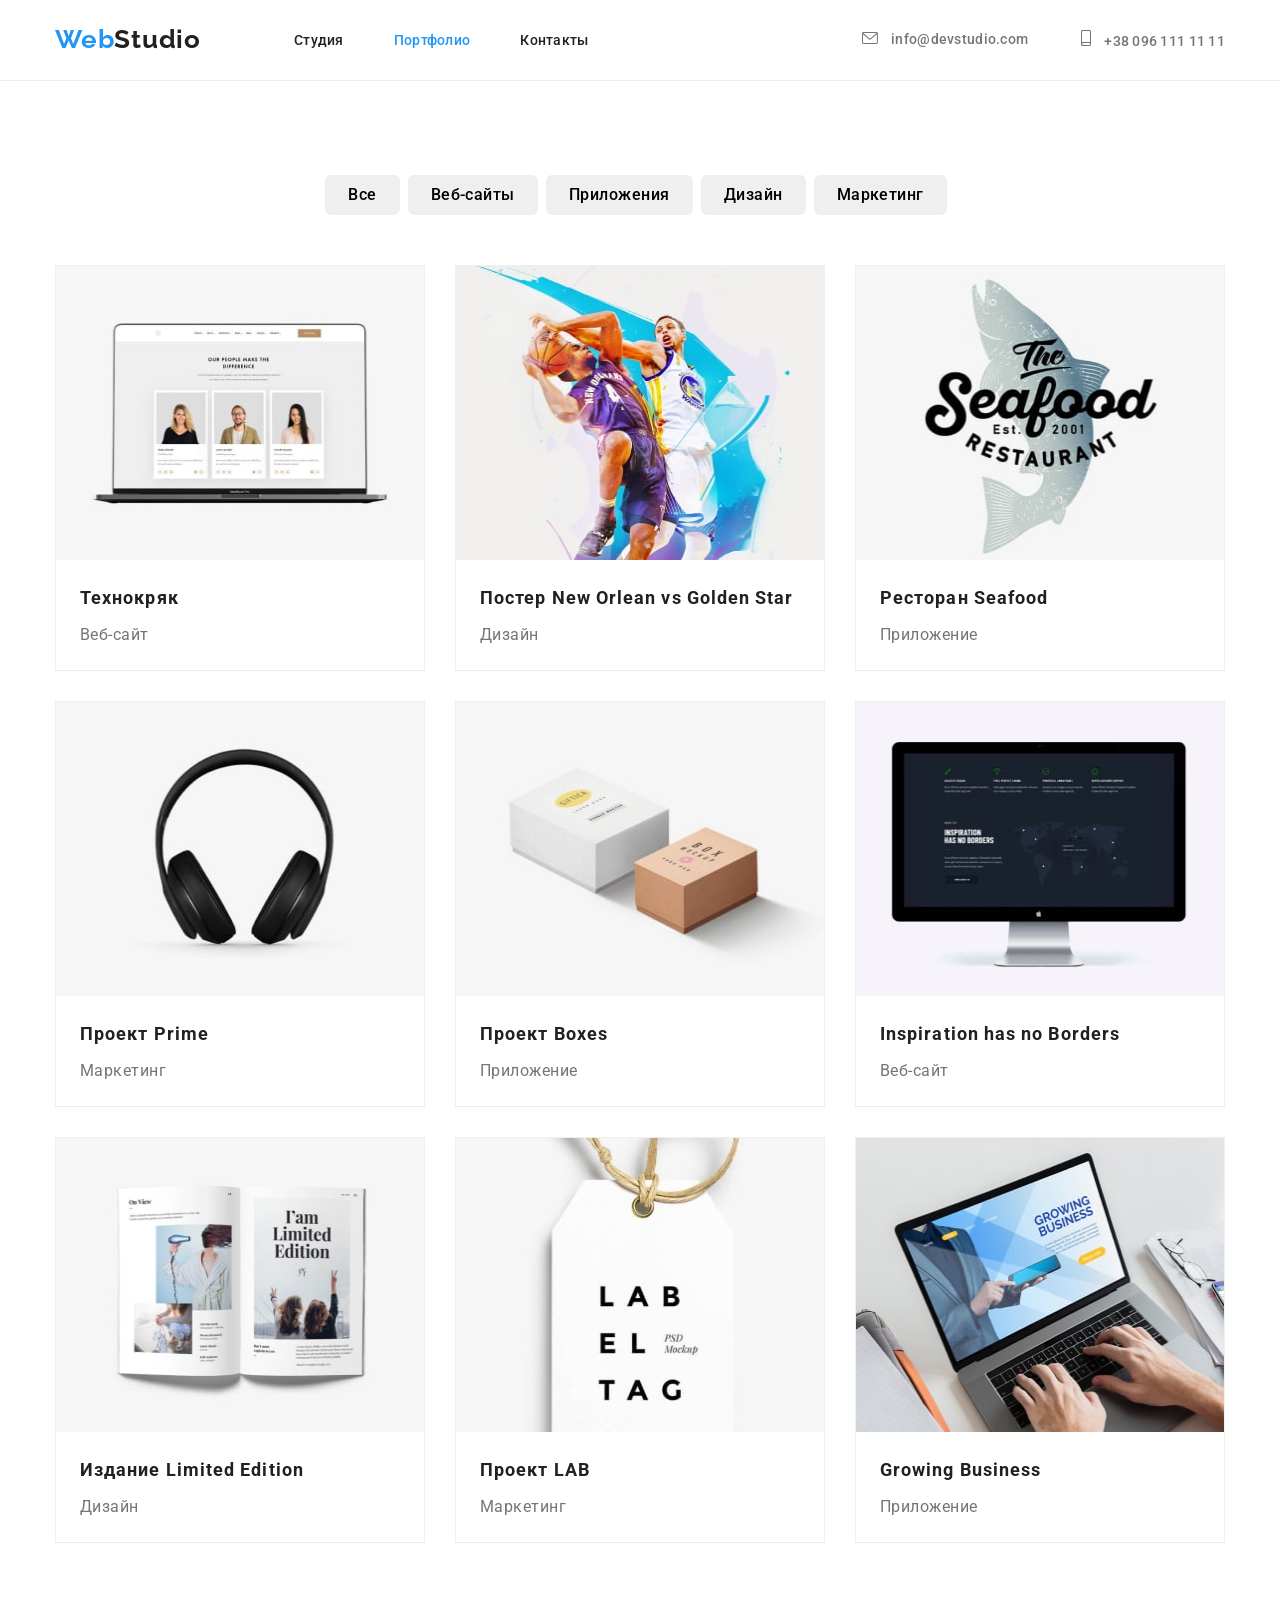
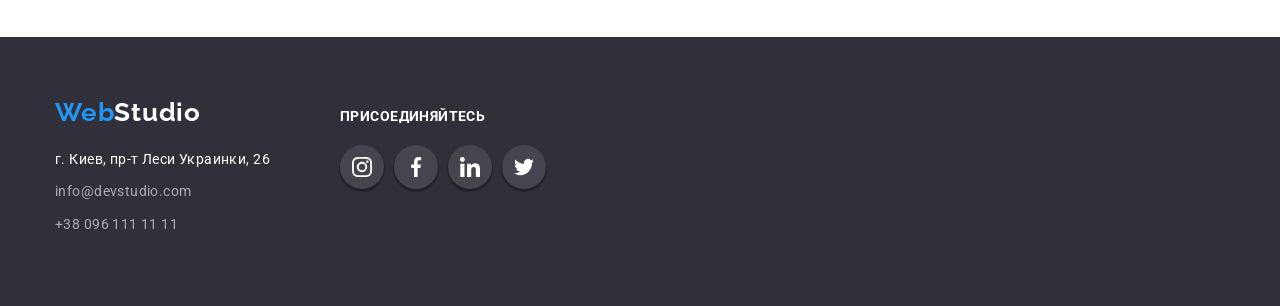
==== portfolio.html @ 2732691e "Initial commit" ====
<!DOCTYPE html>
<html lang="ru">
<head>
    <meta charset="UTF-8">
    <meta http-equiv="X-UA-Compatible" content="IE=edge">
    <meta name="viewport" content="width=device-width, initial-scale=1.0">
    <link rel="preconnect" href="https://fonts.googleapis.com">
    <link rel="preconnect" href="https://fonts.gstatic.com" crossorigin>
    <link href="https://fonts.googleapis.com/css2?family=Raleway:wght@700&family=Roboto:wght@400;500;700;900&display=swap"
        rel="stylesheet">
    <title>Portfolio</title>
    <link rel="stylesheet" href="https://cdnjs.cloudflare.com/ajax/libs/modern-normalize/1.1.0/modern-normalize.min.css"
        integrity="sha512-wpPYUAdjBVSE4KJnH1VR1HeZfpl1ub8YT/NKx4PuQ5NmX2tKuGu6U/JRp5y+Y8XG2tV+wKQpNHVUX03MfMFn9Q=="
        crossorigin="anonymous" referrerpolicy="no-referrer" />
    <link rel="stylesheet" href="./css/style.css">
</head>
<body>
    <!--Header-->
    <header class="header">
        <div class="container">
            <div class="logo">
                <a href="index.html" lang="en" class="header-first">Web<span class="header-second">Studio</span></a>
            </div>
            <nav class="header-nav">
                <ul class="header-list">
                    <li class="header-item"><a href="./index.html" class="header-link link">Студия</a></li>
                    <li class="header-item"><a href="./portfolio.html" class="header-link link current">Портфолио</a></li>
                    <li class="header-item"><a href="" class="header-link link">Контакты</a></li>
                </ul>
            </nav>
            <ul class="header-connect list">
                <li><a class="header-mail link" href="mailto:info@devstudio.com">
                        <svg class="header-mail-icon" widht="16" height="12">
                            <use href="./images/sprite.svg#icon-envelope"></use>
                        </svg>
                        info@devstudio.com</a></li>
                <li><a class="header-tel link" href="tel:+380961111111">
                        <svg class="header-mail-icon" widht="10" height="16">
                            <use href="./images/sprite.svg#icon-smartphone"></use>
                        </svg>+38 096 111 11 11</a></li>
            </ul>
        </div>
    </header>
    <!-- Основа -->
    <main>
        <section class="example section">
            <div class="container">
            <ul class="example-search">
                <li class="example-btn">
                    <button type="button" class="btn">Все</button>
                </li>
                <li class="example-btn">
                    <button type="button" class="btn">Веб-сайты</button>
                </li>
                <li class="example-btn">
                    <button type="button" class="btn">Приложения</button>
                </li>
                <li class="example-btn">
                    <button type="button" class="btn">Дизайн</button>
                </li>
                <li class="example-btn">
                    <button type="button" class="btn">Маркетинг</button>
                </li>
            </ul>
            <ul class="example-list">
                <li class="example-galery">
                    <img src="./images/img8.jpg" alt="Ноутбук" width="368px" height="294px">
                    <div class="example-title-text">
                    <h3 class="example-title">Технокряк</h3>
                    <p class="example-text">Веб-сайт</p>
                    </div>
                </li>
                <li class="example-galery">
                    <img src="./images/img9.jpg" alt="Постер" width="368px" height="294px">
                    <div class="example-title-text">
                    <h3 class="example-title">Постер New Orlean vs Golden Star</h3>
                    <p class="example-text">Дизайн</p>
                    </div>
                </li>
                <li class="example-galery">
                    <img src="./images/img10.jpg" alt="Ресторан" width="368px" height="294px">
                    <div class="example-title-text">
                    <h3 class="example-title">Ресторан Seafood</h3>
                    <p class="example-text">Приложение</p>
                    </div>
                </li>
                <li class="example-galery">
                    <img src="./images/img11.jpg" alt="Наушники" width="368px" height="294px">
                    <div class="example-title-text">
                    <h3 class="example-title">Проект Prime</h3>
                    <p class="example-text">Маркетинг</p>
                    </div>
                </li>
                <li class="example-galery">
                    <img src="./images/img13.jpg" alt="Коробки" width="368px" height="294px">
                    <div class="example-title-text">
                    <h3 class="example-title">Проект Boxes</h3>
                    <p class="example-text">Приложение</p>
                    </div>
                </li>
                <li class="example-galery">
                    <img src="./images/img14.jpg" alt=Монитор" width="368px" height="294px">
                    <div class="example-title-text">
                    <h3 class="example-title">Inspiration has no Borders</h3>
                    <p class="example-text">Веб-сайт</p>
                    </div>
                </li>
                <li class="example-galery">
                    <img src="./images/img15.jpg" alt="Книга" width="368px" height="294px">
                    <div class="example-title-text">
                    <h3 class="example-title">Издание Limited Edition</h3>
                    <p class="example-text">Дизайн</p>
                    </div>
                </li>
                <li class="example-galery">
                    <img src="./images/img16.jpg" alt="Бирка" width="368px" height="294px">
                    <div class="example-title-text">
                    <h3 class="example-title">Проект LAB</h3>
                    <p class="example-text">Маркетинг</p>
                    </div>
                </li>
                <li class="example-galery">
                    <img src="./images/img17.jpg" alt="Ноутбук" width="368px" height="294px">
                    <div class="example-title-text">
                    <h3 class="example-title">Growing Business</h3>
                    <p class="example-text">Приложение</p>
                    </div>
                </li>
            </ul>
            </div>
        </section>
    </main>
    <!-- Футер -->
<footer class="footer">
    <div class="footer-container container">
        <div class="logo-footer">
            <a href="index.html" lang="en" class="link footer-logo-first">Web<span
                    class="footer-logo-second">Studio</span></a>
            <address class="footer-adress">
                <ul class="footer-list">
                    <li class="footer-item"><a class="footer-street link" href="https://goo.gl/maps/RggWu3k9mETqc1mK9"
                            target="_blank" rel="noopener nofollow noreferrer">г.
                            Киев, пр-т Леси Украинки, 26</a></li>
                    <li class="footer-item"><a class="footer-mail link"
                            href="mailto:info@devstudio.com">info@devstudio.com</a></li>
                    <li class="footer-item"><a class="footer-tel link" href="tel:+380961111111">+38 096 111 11 11</a>
                    </li>
                </ul>
            </address>
        </div>
        <div class="footer-second">
            <p class="footer-connect">Присоединяйтесь</p>
            <ul class="footer-soc-list list">
                <li class="footer-soc-item">
                    <a href="" class="footer-soc-link link">
                        <svg class="footer-soc-icon" wight="20" height="20">
                            <use href="./images/sprite.svg#icon-instagram"></use>
                        </svg>
                    </a>
                </li>
                <li class="footer-soc-item">
                    <a href="" class="footer-soc-link link">
                        <svg class="footer-soc-icon" wight="20" height="20">
                            <use href="./images/sprite.svg#icon-facebook"></use>
                        </svg>
                    </a>
                </li>
                <li class="footer-soc-item">
                    <a href="" class="footer-soc-link link">
                        <svg class="footer-soc-icon" wight="20" height="20">
                            <use href="./images/sprite.svg#icon-linkedin"></use>
                        </svg>
                    </a>
                </li>
                <li class="footer-soc-item">
                    <a href="" class="footer-soc-link link">
                        <svg class="footer-soc-icon" wight="20" height="20">
                            <use href="./images/sprite.svg#icon-twitter"></use>
                        </svg>
                    </a>
                </li>
            </ul>
        </div>
    </div>
</footer>
</body>
</html>
---- css/style.css ----
:root {
    --all-title: #212121;
    --btn-color:#FFFFFF;
    --btn-background:#2196F3;
}
p, h1, h2, h3, h4, h5, h6 {
    margin: 0;
}
ul, ol {
    margin: 0;
    padding-left: 0;
}
button {
    cursor: pointer;
    border: 1px solid transparent;
    border-radius: 6px;
}
img {
    display: block;
}
body {
    font-family: 'Roboto', 'Raleway', sans-serif;
    font-style: normal;
    color: #757575;
}
.container {
    width: 1200px;
    margin: 0 auto;
    padding-left: 15px;
    padding-right: 15px;
    
}
.section {
    padding-top: 94px;
}
.link, .header-first {
    text-decoration: none;
}
/* Хедер */
.header {
    border-bottom: 1px solid #ECECEC;
    
}
.header .container {
    display: flex;
    align-items: center;
    justify-content: space-between;
}
.logo {
    margin-top: 24px;
    margin-bottom: 25px;
}
.header-list, .description-list, .about-list, .team-list, .example-search, .example-list, .footer-list, .list  {
    list-style-type: none;
}
.header-list,
.description-list,
.about-list,
.team-list,
.example-search,
.example-list,
.team-soc-list 
{
    display: flex;
}
.header-first, .footer-logo-first {
    font-family: 'Raleway';
    font-style: normal;
    font-weight: 700;
    font-size: 26px;
    line-height: 1.19;
    letter-spacing: 0.03em;
    color: #2196F3;
}
.header-second {
    color: #212121;
}
.header-list {
    margin-left: 93px;
    display: flex;
}
.header-item {
    margin-right: 50px;
}
.header-connect {
    margin-left: auto;
    display: flex;
    

}
.header-link {
    font-weight: 500;
    font-size: 14px;
    line-height: 1.14;
    letter-spacing: 0.02em;
    color: #212121;  
}
.header-link.current {
    color: var(--btn-background);
}
.header-link:hover, 
.header-link:focus,
.header-mail:hover,
.header-mail:focus,
.header-tel:hover,
.header-tel:focus,
.footer-mail:hover,
.footer-mail:focus,
.footer-tel:hover,
.footer-tel:focus {
    color: #2196F3;
}
.header-mail, .header-tel {
    font-weight: 500;
    font-size: 14px;
    line-height: 1.14;
    letter-spacing: 0.02em;
    color: #757575;
    
}

.header-mail-icon {
    display: inline-block;
    fill: currentColor;
    margin-right: 10px;
    justify-content: center;
    max-width: 16px;
    
    
}
.header-tel {
    margin-left: 50px;
}
.hero {
    background-color: #2F303A;
    background-image: linear-gradient(rgba(47, 48, 58, 0.4), rgba(47, 48, 58, 0.4)),
    url(../images/title-bg.jpg);
    background-repeat: no-repeat;
    background-position: center;
    background-size: cover;
    max-width: 1600px;
    margin: 0 auto;
    text-align: center;
    padding-top: 200px;
    padding-bottom: 200px;
}
.hero-title {
    font-weight: 900;
    font-size: 44px;
    line-height: 1.36;
    letter-spacing: 0.06em;
    text-transform: uppercase;
    color: #FFFFFF;
    margin-bottom: 40px;
}
.hero-btn {
    font-family: inherit;
    font-weight: 700;
    font-size: 16px;
    line-height: 1.87;
    min-width: 200px;
    height: 50px;
    letter-spacing: 0.06em;
    color: #FFFFFF;
    background-color: var(--btn-background);   
}
.description-item:nth-child(-n + 3) {
    margin-right: 30px;
}
.description-item::before {
    display: block;
    content: "";
    height: 120px;
    width: 270px;
    background-color: rgba(245, 244, 250, 1);
    background-size: auto;
    background-repeat: no-repeat;
    background-position: center;
    margin-bottom: 30px;
    border-radius: 2%;
}
.icon-group::before{
    background-image: url(../images/group.svg);
}
.icon-clock::before {
    background-image: url(../images/clock.svg);
}
.icon-diagram::before {
    background-image: url(../images/diagram.svg);
}
.icon-astronaut::before {
    background-image: url(../images/astronaut.svg);
}
.description-title {
    font-weight: 700;
    font-size: 14px;
    line-height: 1.14;
    letter-spacing: 0.03em;
    text-transform: uppercase;
    color: var(--all-title);
    margin-bottom: 10px;
}
.description-text {
    font-weight: 400;
    font-size: 14px;
    line-height: 1.71;
    letter-spacing: 0.03em;
    max-width: 270px;
    height: 75px;
}
.about-title, .team-title, .client-title {
    font-weight: 700;
    font-size: 36px;
    line-height: 1.16;
    text-align: center;
    letter-spacing: 0.03em;
    color: var(--all-title);

}
.about-title {
    margin-bottom: 50px;
}
.about-list {
    margin-left: -30px;
}
.about-foto {
    width: calc(100% / 3 - 30px);
    margin-left: 30px;
    padding-bottom: 94px;
}
/* Блок команда */
.team-section {
    background: #F5F4FA;
    padding-top: 93px;
    border: 1px solid #000000;
    box-shadow: 0px 4px 4px rgba(0, 0, 0, 0.25);

}
.team-title {
    margin-bottom: 50px;
}
.team-people {
    background-color: #FFFFFF;
    flex-basis: calc(100% / 4 - 30px);
    margin-left: 30px;
    box-shadow: 0px 1px 3px rgba(0, 0, 0, 0.12),
    0px 1px 1px rgba(0, 0, 0, 0.14),
    0px 2px 1px rgba(0, 0, 0, 0.2);
    border-radius: 0px 0px 4px 4px;
    
}
.team-people:hover,
.team-people:focus {
    filter: drop-shadow(0px 4px 4px rgba(0, 0, 0, 0.25));
}

.team-description {
    padding-top: 30px;
}   
.team-name {
    font-weight: 500;
    font-size: 16px;
    line-height: 1.18;
    text-align: center;
    letter-spacing: 0.03em;
    color: var(--all-title);
    margin-bottom: 10px;
}
.team-position {
    font-weight: 400;
    font-size: 16px;
    line-height: 1.18;
    text-align: center;
    letter-spacing: 0.03em;
    margin-bottom: 16px;
}
.team-list {
    padding-bottom: 94px;
    margin-left: -30px;
}
.team-soc-item {
    width: 44px;
    height: 44px;
    margin-right: 10px;
    margin-bottom: 30px;
}
.team-soc-list {
    justify-content: center;
}

.team-soc-item:last-child {
    margin-right: 0;
}
.team-soc-link {
    width: 100%;
    height: 100%;
    /* background-color: tomato; */
    border-radius: 50%;
    display: flex;
    align-items: center;
    justify-content: center;
}
.team-soc-icon {
    fill: rgba(175, 177, 184, 1);
    
}

.team-soc-link:focus, 
.team-soc-link:hover {
    background-color: var(--btn-background);
} 
.team-soc-link:focus .team-soc-icon,
.team-soc-link:hover .team-soc-icon {
    fill: #FFFFFF;
}
.client-title {
    margin-bottom: 50px;
}
.client-list {
    padding-bottom: 94px;
    display: flex;
    
}
.client-item {
    width: 170px;
    height: 92px;
    border: 1px solid rgba(175, 177, 184, 1);
    border-radius: 5%;
    margin-right: 30px;
    
}
.client-link {
    width: 100%;
    height: 100%;
    display: flex;
    align-items: center;
    justify-content: center;
    
} 
.client-link:hover,
.client-link:focus {
    border: 1px solid var(--btn-background)
}
.client-link:hover .client-icon,
.client-link:focus .client-icon {
    fill: var(--btn-background);
}

.client-icon {
    fill:rgba(175, 177, 184, 1);
}
/* Portfolio */
.example {
    padding-bottom: 94px;
}

.example-search {
    justify-content: center;
    margin-bottom: 50px;
}
.example-btn {
    margin-right: 8px;
}
.example-list {
    flex-wrap: wrap;
    margin-left: -30px;
    margin-bottom: -30px;
}
.example-galery {
    width: calc(100% / 3 - 30px);
    margin-left: 30px;
    margin-bottom: 30px;
    border: 1px solid #EEEEEE;  
}
.example-galery:hover {
    box-shadow: 0px 2px 2px 2px rgba(0, 0, 0, 0.3);
}
.example-title-text {
    padding: 20px 24px;
}
.example-title {
    font-weight: 700;
    font-size: 18px;
    line-height: 2;
    letter-spacing: 0.06em;
    color: var(--all-title);
    margin-bottom: 4px;
}
.example-text {
    font-weight: 400;
    font-size: 16px;
    line-height: 1.87;
    letter-spacing: 0.03em;
    font-family: inherit;
}
.btn {
    font-family: 'Roboto';
    font-style: normal;
    font-weight: 500;
    font-size: 16px;
    line-height: 1.62;
    letter-spacing: 0.03em;
    cursor: pointer;
    padding: 6px 22px;
}
.btn .hero-btn {
    color: var(--all-title);
    background-color:var(--btn-color);
}
.btn:hover, .btn:focus {
    color:var(--btn-color) ;
    background-color: var(--btn-background);
    box-shadow: 0px 2px 1px 1px rgba(0, 0, 0, 0.3);
}
/* Футер */
.footer {
    background-color: #2F303A;
    padding-top: 60px;
    padding-bottom: 60px;
    display: flex;
    
}
.footer-logo-second {
    color: #FFFFFF;
}
.footer-list {
    margin-top: 20px;
    font-style: normal;

}
.footer-item {
    margin-bottom: 9px;
}
.footer-street {
    font-weight: 400;
    font-size: 14px;
    line-height: 1.71;
    letter-spacing: 0.03em;
    color: #FFFFFF;    
}
.footer-mail, .footer-tel {
    font-weight: 400;
    font-size: 14px;
    line-height: 1.71;
    letter-spacing: 0.03em;
    color: rgba(255, 255, 255, 0.6);
}
.footer-container {
    display: flex;
}

.footer-connect {
    font-weight: 700;
    font-size: 14px;
    line-height: 1.14;
    letter-spacing: 0.03em;
    text-transform: uppercase;
    color: #FFFFFF;
    margin-bottom: 20px;
    margin-top: 12px;
    margin-left: 70px;
}
.footer-soc-list {
    display: flex;
    justify-content: center;
    margin-left: 70px;

}
.footer-soc-item {
    width: 44px;
    height: 44px;
    margin-right: 10px;
}
.footer-item:last-child {
    margin-right: 0;
}
.footer-soc-link {
    width: 100%;
    height: 100%;
    background-color: rgba(68, 69, 78, 1);
    border-radius: 50%;
    justify-content: center;
    display: flex;
    align-items: center;
    fill: rgba(255, 255, 255, 1);
    box-shadow: 0px 2px 1px 1px rgba(0, 0, 0, 0.3);
}
.footer-soc-link:hover,
.footer-soc-link:focus {
    background-color:var(--btn-background);
}
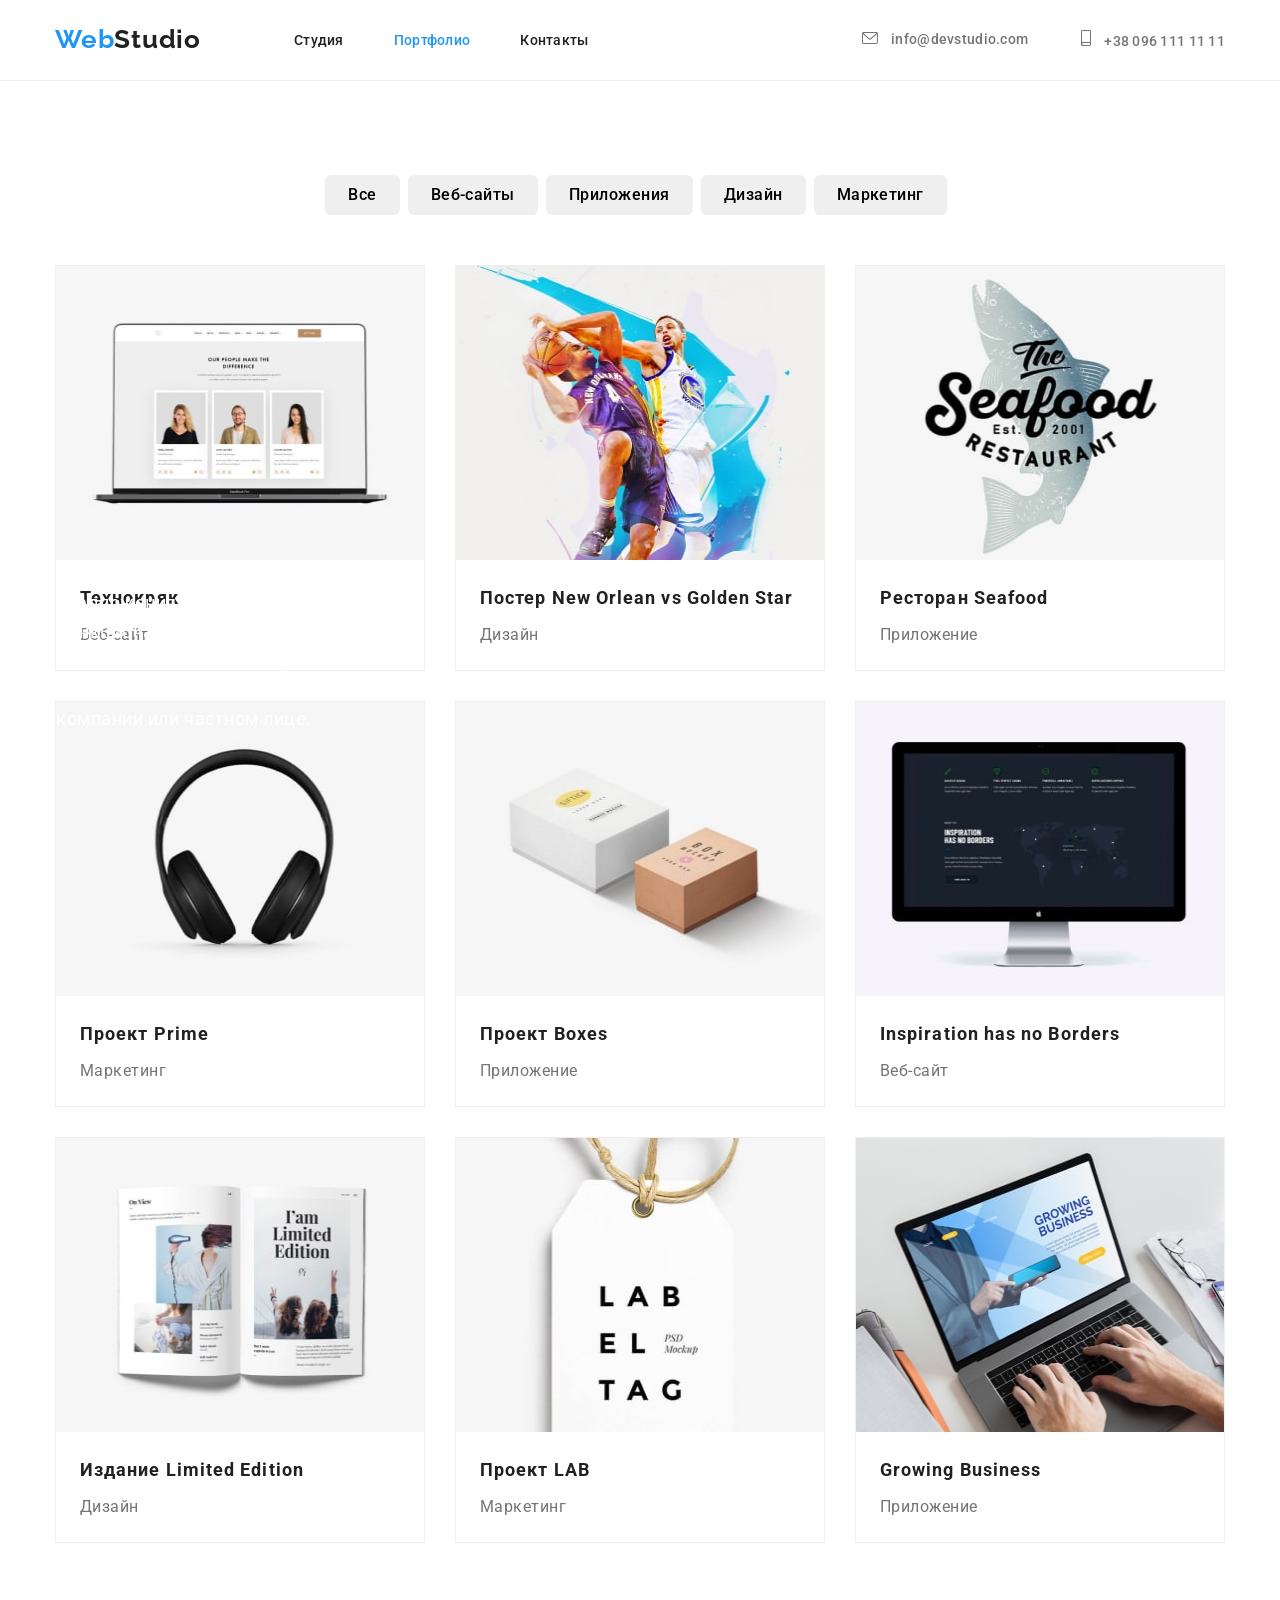
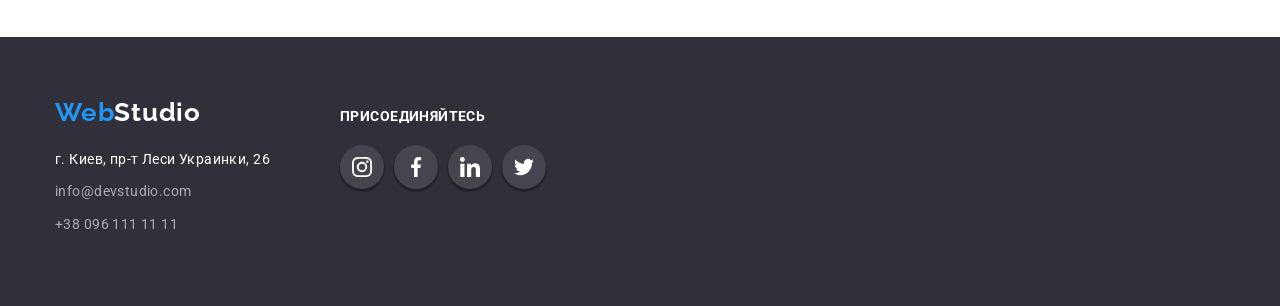
==== commit 32ef08dc: "new" ====
--- a/portfolio.html
+++ b/portfolio.html
@@ -25,7 +25,7 @@
                 <ul class="header-list">
                     <li class="header-item"><a href="./index.html" class="header-link link">Студия</a></li>
                     <li class="header-item"><a href="./portfolio.html" class="header-link link current">Портфолио</a></li>
-                    <li class="header-item"><a href="" class="header-link link">Контакты</a></li>
+                    <li class="header-item"><a href="./contacts.html" class="header-link link">Контакты</a></li>
                 </ul>
             </nav>
             <ul class="header-connect list">
@@ -64,7 +64,13 @@
             </ul>
             <ul class="example-list">
                 <li class="example-galery">
+                    <div class="overlay-box">
                     <img src="./images/img8.jpg" alt="Ноутбук" width="368px" height="294px">
+                    <div class="overlay">
+                        <p class="overlay-text">Ресурс предлагает комплексные предложения с разным уровнем функционала и сервисов. Все это позволит посетителю получить
+                        исчерпывающие сведения о компании или частном лице.</p>
+                    </div>
+                    </div>
                     <div class="example-title-text">
                     <h3 class="example-title">Технокряк</h3>
                     <p class="example-text">Веб-сайт</p>
--- a/css/style.css
+++ b/css/style.css
@@ -28,7 +28,6 @@
     margin: 0 auto;
     padding-left: 15px;
     padding-right: 15px;
-    
 }
 .section {
     padding-top: 94px;
@@ -39,7 +38,6 @@
 /* Хедер */
 .header {
     border-bottom: 1px solid #ECECEC;
-    
 }
 .header .container {
     display: flex;
@@ -59,7 +57,15 @@
 .team-list,
 .example-search,
 .example-list,
-.team-soc-list 
+.team-soc-list,
+.about-desctop,
+.team-soc-link,
+.client-list,
+.client-link,
+.footer-soc-link,
+.footer-soc-list,
+.header-connect,
+.footer
 {
     display: flex;
 }
@@ -77,16 +83,13 @@
 }
 .header-list {
     margin-left: 93px;
-    display: flex;
 }
 .header-item {
     margin-right: 50px;
 }
 .header-connect {
     margin-left: auto;
-    display: flex;
     
-
 }
 .header-link {
     font-weight: 500;
@@ -109,6 +112,8 @@
 .footer-tel:hover,
 .footer-tel:focus {
     color: #2196F3;
+    transition-duration:250ms;
+    transition-timing-function:cubic-bezier(0.4, 0, 0.2, 1);
 }
 .header-mail, .header-tel {
     font-weight: 500;
@@ -116,17 +121,13 @@
     line-height: 1.14;
     letter-spacing: 0.02em;
     color: #757575;
-    
-}
-
+}
 .header-mail-icon {
     display: inline-block;
     fill: currentColor;
     margin-right: 10px;
     justify-content: center;
     max-width: 16px;
-    
-    
 }
 .header-tel {
     margin-left: 50px;
@@ -215,7 +216,6 @@
     text-align: center;
     letter-spacing: 0.03em;
     color: var(--all-title);
-
 }
 .about-title {
     margin-bottom: 50px;
@@ -224,9 +224,32 @@
     margin-left: -30px;
 }
 .about-foto {
+    position: relative;
     width: calc(100% / 3 - 30px);
     margin-left: 30px;
-    padding-bottom: 94px;
+    margin-bottom: 94px;    
+}
+.about-desctop {
+    font-size: 14px;
+    line-height: 1.14;
+    letter-spacing: 0.03em;
+    text-transform: uppercase;
+    color: #FFFFFF;
+    background: rgba(47, 48, 58, 0.8);
+    width: 370px;
+    height: 70px;
+    align-items: center;
+    justify-content: center;
+    position: absolute;
+    bottom: 0;
+    left: 0;
+    opacity: 0;
+}
+.about-foto:focus .about-desctop,
+.about-foto:hover .about-desctop{
+    opacity: 1;
+    transition-duration:250ms;
+    transition-timing-function:cubic-bezier(0.4, 0, 0.2, 1);
 }
 /* Блок команда */
 .team-section {
@@ -234,7 +257,6 @@
     padding-top: 93px;
     border: 1px solid #000000;
     box-shadow: 0px 4px 4px rgba(0, 0, 0, 0.25);
-
 }
 .team-title {
     margin-bottom: 50px;
@@ -247,13 +269,13 @@
     0px 1px 1px rgba(0, 0, 0, 0.14),
     0px 2px 1px rgba(0, 0, 0, 0.2);
     border-radius: 0px 0px 4px 4px;
-    
 }
 .team-people:hover,
 .team-people:focus {
     filter: drop-shadow(0px 4px 4px rgba(0, 0, 0, 0.25));
-}
-
+    transition-duration:250ms;
+    transition-timing-function:cubic-bezier(0.4, 0, 0.2, 1);
+}
 .team-description {
     padding-top: 30px;
 }   
@@ -287,39 +309,36 @@
 .team-soc-list {
     justify-content: center;
 }
-
 .team-soc-item:last-child {
     margin-right: 0;
 }
 .team-soc-link {
     width: 100%;
     height: 100%;
-    /* background-color: tomato; */
     border-radius: 50%;
-    display: flex;
     align-items: center;
     justify-content: center;
 }
 .team-soc-icon {
     fill: rgba(175, 177, 184, 1);
-    
-}
-
+}
 .team-soc-link:focus, 
 .team-soc-link:hover {
     background-color: var(--btn-background);
+    transition-duration:250ms;
+    transition-timing-function:cubic-bezier(0.4, 0, 0.2, 1);
 } 
 .team-soc-link:focus .team-soc-icon,
 .team-soc-link:hover .team-soc-icon {
     fill: #FFFFFF;
+    transition-duration:250ms;
+    transition-timing-function:cubic-bezier(0.4, 0, 0.2, 1);
 }
 .client-title {
     margin-bottom: 50px;
 }
 .client-list {
-    padding-bottom: 94px;
-    display: flex;
-    
+    padding-bottom: 94px;    
 }
 .client-item {
     width: 170px;
@@ -327,25 +346,25 @@
     border: 1px solid rgba(175, 177, 184, 1);
     border-radius: 5%;
     margin-right: 30px;
-    
 }
 .client-link {
     width: 100%;
     height: 100%;
-    display: flex;
     align-items: center;
     justify-content: center;
-    
 } 
 .client-link:hover,
 .client-link:focus {
-    border: 1px solid var(--btn-background)
+    border: 1px solid var(--btn-background);
+    transition-duration:250ms;
+    transition-timing-function:cubic-bezier(0.4, 0, 0.2, 1);
 }
 .client-link:hover .client-icon,
 .client-link:focus .client-icon {
     fill: var(--btn-background);
-}
-
+    transition-duration:250ms;
+    transition-timing-function:cubic-bezier(0.4, 0, 0.2, 1);
+}
 .client-icon {
     fill:rgba(175, 177, 184, 1);
 }
@@ -353,7 +372,6 @@
 .example {
     padding-bottom: 94px;
 }
-
 .example-search {
     justify-content: center;
     margin-bottom: 50px;
@@ -411,14 +429,28 @@
     color:var(--btn-color) ;
     background-color: var(--btn-background);
     box-shadow: 0px 2px 1px 1px rgba(0, 0, 0, 0.3);
+    transition-duration:250ms;
+    transition-timing-function:cubic-bezier(0.4, 0, 0.2, 1);
+}
+.overlay-text {
+    position: absolute;
+    width: 322px;
+    height: 168px;
+    font-weight: 400;
+    font-size: 18px;
+    line-height: 1.61;    
+    letter-spacing: 0.03em;
+    color: #FFFFFF;
+
+}
+.overlay-box {
+    position: relative;
 }
 /* Футер */
 .footer {
     background-color: #2F303A;
     padding-top: 60px;
     padding-bottom: 60px;
-    display: flex;
-    
 }
 .footer-logo-second {
     color: #FFFFFF;
@@ -426,7 +458,6 @@
 .footer-list {
     margin-top: 20px;
     font-style: normal;
-
 }
 .footer-item {
     margin-bottom: 9px;
@@ -448,7 +479,6 @@
 .footer-container {
     display: flex;
 }
-
 .footer-connect {
     font-weight: 700;
     font-size: 14px;
@@ -461,10 +491,8 @@
     margin-left: 70px;
 }
 .footer-soc-list {
-    display: flex;
     justify-content: center;
     margin-left: 70px;
-
 }
 .footer-soc-item {
     width: 44px;
@@ -480,7 +508,6 @@
     background-color: rgba(68, 69, 78, 1);
     border-radius: 50%;
     justify-content: center;
-    display: flex;
     align-items: center;
     fill: rgba(255, 255, 255, 1);
     box-shadow: 0px 2px 1px 1px rgba(0, 0, 0, 0.3);
@@ -488,8 +515,45 @@
 .footer-soc-link:hover,
 .footer-soc-link:focus {
     background-color:var(--btn-background);
-}
+    transition-duration:250ms;
+    transition-timing-function:cubic-bezier(0.4, 0, 0.2, 1);
+}
+.backdrop {
+    position: fixed;
+    width: 1600px;
+    height: 1024px;
+    left: 0px;
+    top: 0px;
+    background: rgba(0, 0, 0, 0.2);
+/*     
+    width: 528px;
+    height: 581px;
+    left: 536px;
+    top: 221px;
     
+    background: #FFFFFF;
+    box-shadow: 0px 1px 3px rgba(0, 0, 0, 0.12),
+    0px 1px 1px rgba(0, 0, 0, 0.14),
+    0px 2px 1px rgba(0, 0, 0, 0.2);
+    border-radius: 4px; */
+}
+.backdrop.is-hidden {
+    opacity: 0;
+    pointer-events: none;
+}
+.modal {
+    position: absolute;
+    width: 528px;
+    height: 581px;
+    left: 50%;
+    top: 50%;
+    transform: translate(-50%, -50%);
+    background: #FFFFFF;
+    box-shadow: 0px 1px 3px rgba(0, 0, 0, 0.12),
+    0px 1px 1px rgba(0, 0, 0, 0.14),
+    0px 2px 1px rgba(0, 0, 0, 0.2);
+    border-radius: 4px;
+}
 
 
 
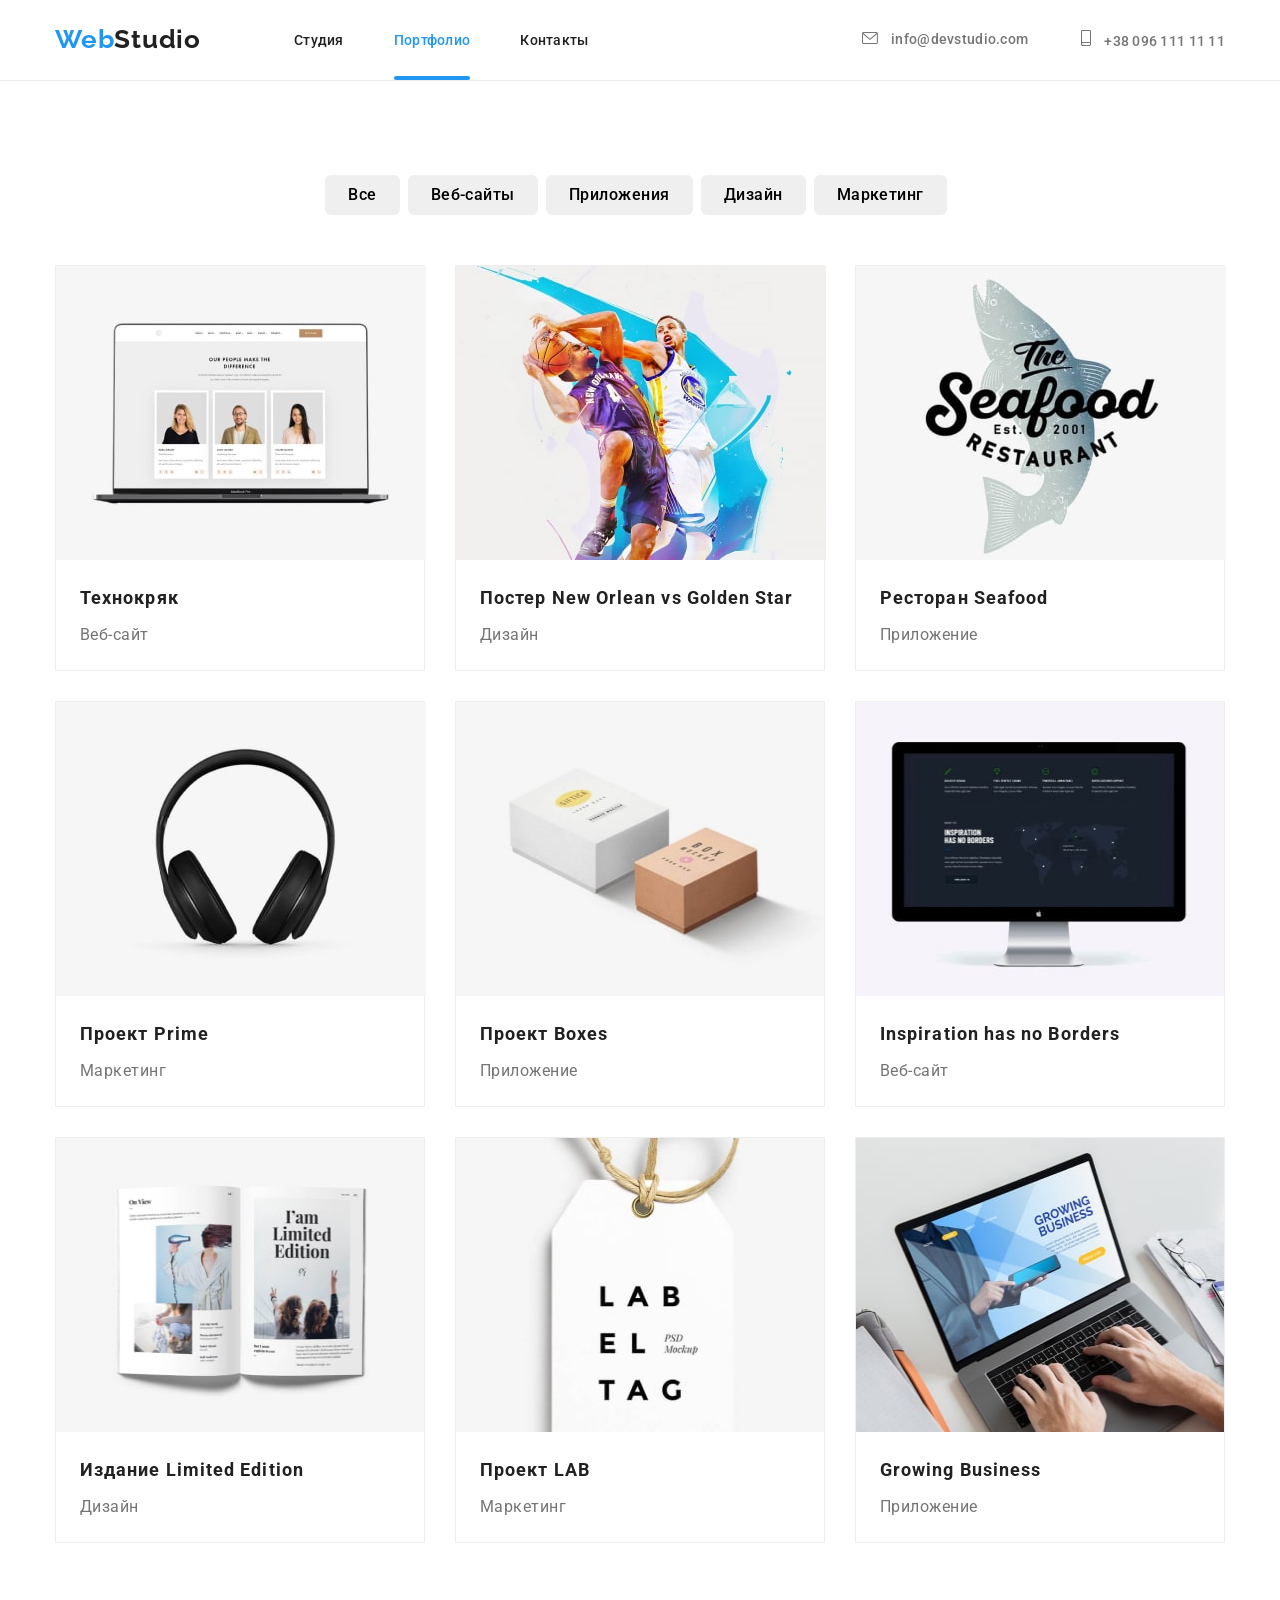
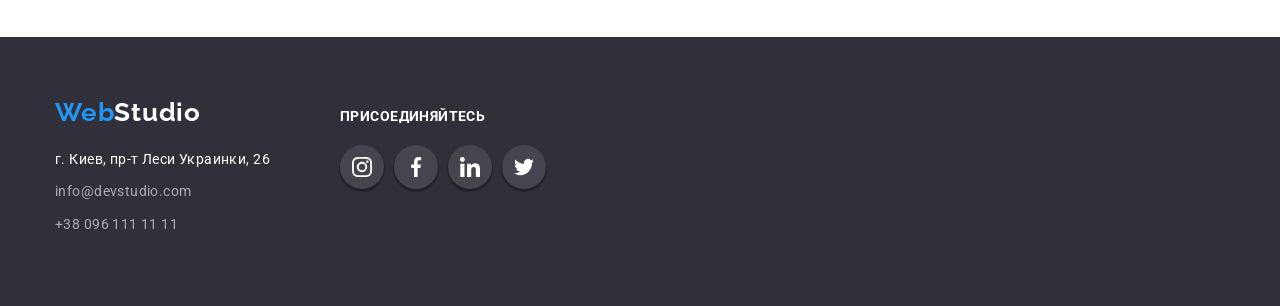
==== commit f684647c: "new" ====
--- a/portfolio.html
+++ b/portfolio.html
@@ -65,7 +65,7 @@
             <ul class="example-list">
                 <li class="example-galery">
                     <div class="overlay-box">
-                    <img src="./images/img8.jpg" alt="Ноутбук" width="368px" height="294px">
+                    <img src="./images/img8.jpg" alt="Ноутбук" width="370px" height="294px">
                     <div class="overlay">
                         <p class="overlay-text">Ресурс предлагает комплексные предложения с разным уровнем функционала и сервисов. Все это позволит посетителю получить
                         исчерпывающие сведения о компании или частном лице.</p>
@@ -77,56 +77,112 @@
                     </div>
                 </li>
                 <li class="example-galery">
-                    <img src="./images/img9.jpg" alt="Постер" width="368px" height="294px">
+                    <div class="overlay-box">
+                    <img src="./images/img9.jpg" alt="Постер" width="370px" height="294px">
+                    <div class="overlay">
+                        <p class="overlay-text">Ресурс предлагает комплексные предложения с разным уровнем функционала и сервисов. Все это
+                            позволит посетителю получить
+                            исчерпывающие сведения о компании или частном лице.</p>
+                    </div>
+                    </div>
                     <div class="example-title-text">
                     <h3 class="example-title">Постер New Orlean vs Golden Star</h3>
                     <p class="example-text">Дизайн</p>
                     </div>
                 </li>
                 <li class="example-galery">
-                    <img src="./images/img10.jpg" alt="Ресторан" width="368px" height="294px">
+                    <div class="overlay-box">
+                    <img src="./images/img10.jpg" alt="Ресторан" width="370px" height="294px">
+                    <div class="overlay">
+                        <p class="overlay-text">Ресурс предлагает комплексные предложения с разным уровнем функционала и сервисов. Все это
+                            позволит посетителю получить
+                            исчерпывающие сведения о компании или частном лице.</p>
+                    </div>
+                    </div>
                     <div class="example-title-text">
                     <h3 class="example-title">Ресторан Seafood</h3>
                     <p class="example-text">Приложение</p>
                     </div>
                 </li>
                 <li class="example-galery">
-                    <img src="./images/img11.jpg" alt="Наушники" width="368px" height="294px">
+                    <div class="overlay-box">
+                    <img src="./images/img11.jpg" alt="Наушники" width="370px" height="294px">
+                    <div class="overlay">
+                        <p class="overlay-text">Ресурс предлагает комплексные предложения с разным уровнем функционала и сервисов. Все это
+                            позволит посетителю получить
+                            исчерпывающие сведения о компании или частном лице.</p>
+                    </div>
+                    </div>
                     <div class="example-title-text">
                     <h3 class="example-title">Проект Prime</h3>
                     <p class="example-text">Маркетинг</p>
                     </div>
                 </li>
                 <li class="example-galery">
+                    <div class="overlay-box">
                     <img src="./images/img13.jpg" alt="Коробки" width="368px" height="294px">
+                    <div class="overlay">
+                        <p class="overlay-text">Ресурс предлагает комплексные предложения с разным уровнем функционала и сервисов. Все это
+                            позволит посетителю получить
+                            исчерпывающие сведения о компании или частном лице.</p>
+                    </div>
+                    </div>
                     <div class="example-title-text">
                     <h3 class="example-title">Проект Boxes</h3>
                     <p class="example-text">Приложение</p>
                     </div>
                 </li>
                 <li class="example-galery">
+                    <div class="overlay-box">
                     <img src="./images/img14.jpg" alt=Монитор" width="368px" height="294px">
+                    <div class="overlay">
+                        <p class="overlay-text">Ресурс предлагает комплексные предложения с разным уровнем функционала и сервисов. Все это
+                            позволит посетителю получить
+                            исчерпывающие сведения о компании или частном лице.</p>
+                    </div>
+                    </div>
                     <div class="example-title-text">
                     <h3 class="example-title">Inspiration has no Borders</h3>
                     <p class="example-text">Веб-сайт</p>
                     </div>
                 </li>
                 <li class="example-galery">
+                    <div class="overlay-box">
                     <img src="./images/img15.jpg" alt="Книга" width="368px" height="294px">
+                    <div class="overlay">
+                        <p class="overlay-text">Ресурс предлагает комплексные предложения с разным уровнем функционала и сервисов. Все это
+                            позволит посетителю получить
+                            исчерпывающие сведения о компании или частном лице.</p>
+                    </div>
+                    </div>
                     <div class="example-title-text">
                     <h3 class="example-title">Издание Limited Edition</h3>
                     <p class="example-text">Дизайн</p>
                     </div>
                 </li>
                 <li class="example-galery">
+                    <div class="overlay-box">
                     <img src="./images/img16.jpg" alt="Бирка" width="368px" height="294px">
+                    <div class="overlay">
+                        <p class="overlay-text">Ресурс предлагает комплексные предложения с разным уровнем функционала и сервисов. Все это
+                            позволит посетителю получить
+                            исчерпывающие сведения о компании или частном лице.</p>
+                    </div>
+                    </div>
                     <div class="example-title-text">
                     <h3 class="example-title">Проект LAB</h3>
                     <p class="example-text">Маркетинг</p>
                     </div>
                 </li>
                 <li class="example-galery">
+                    <div class="overlay-box">
                     <img src="./images/img17.jpg" alt="Ноутбук" width="368px" height="294px">
+                    <div class="overlay">
+                        <p class="overlay-text">Ресурс предлагает комплексные предложения с разным уровнем функционала и сервисов. Все это
+                            позволит посетителю получить
+                            исчерпывающие сведения о компании или частном лице.</p>
+                    </div>
+                    </div>
                     <div class="example-title-text">
                     <h3 class="example-title">Growing Business</h3>
                     <p class="example-text">Приложение</p>
--- a/css/style.css
+++ b/css/style.css
@@ -2,6 +2,7 @@
     --all-title: #212121;
     --btn-color:#FFFFFF;
     --btn-background:#2196F3;
+    --timing-function:cubic-bezier(0.4, 0, 0.2, 1);
 }
 p, h1, h2, h3, h4, h5, h6 {
     margin: 0;
@@ -83,15 +84,19 @@
 }
 .header-list {
     margin-left: 93px;
+    position: relative;
+    
 }
 .header-item {
+    
     margin-right: 50px;
 }
 .header-connect {
     margin-left: auto;
-    
 }
 .header-link {
+    position: relative;
+    padding-bottom: 32px;
     font-weight: 500;
     font-size: 14px;
     line-height: 1.14;
@@ -100,6 +105,23 @@
 }
 .header-link.current {
     color: var(--btn-background);
+}
+.header-link::after {
+    content: "";
+    position: absolute;
+    width: 100%;
+    left: 0;
+    bottom: 0;
+    display: block;
+    height: 4px;
+    background: var(--btn-background);
+    border-radius: 2px;
+    opacity: 0;
+}
+.header-link.current::after {
+    opacity: 1;
+    transition-duration: 250ms;
+    transition-timing-function: var(--timing-function);
 }
 .header-link:hover, 
 .header-link:focus,
@@ -113,7 +135,7 @@
 .footer-tel:focus {
     color: #2196F3;
     transition-duration:250ms;
-    transition-timing-function:cubic-bezier(0.4, 0, 0.2, 1);
+    transition-timing-function:var(--timing-function);
 }
 .header-mail, .header-tel {
     font-weight: 500;
@@ -392,6 +414,9 @@
 }
 .example-galery:hover {
     box-shadow: 0px 2px 2px 2px rgba(0, 0, 0, 0.3);
+    transition-duration:250ms;
+    transition-timing-function:cubic-bezier(0.4, 0, 0.2, 1);
+
 }
 .example-title-text {
     padding: 20px 24px;
@@ -432,19 +457,37 @@
     transition-duration:250ms;
     transition-timing-function:cubic-bezier(0.4, 0, 0.2, 1);
 }
+.overlay {
+    position: absolute;
+    top: 0;
+    left: 0;
+    width: 370px;
+    height: 294px;
+    display: flex;
+    align-items: center;
+    justify-content: center;
+    background-color: var(--btn-background);
+    transform: translateY(100%);
+    transition: transform 250ms ease;
+}
 .overlay-text {
-    position: absolute;
-    width: 322px;
-    height: 168px;
+    margin: 63px 24px;
     font-weight: 400;
     font-size: 18px;
     line-height: 1.61;    
     letter-spacing: 0.03em;
-    color: #FFFFFF;
-
+    color: var(--btn-color);
 }
 .overlay-box {
     position: relative;
+    overflow: hidden;
+    width: 370px;
+    height: 294px;
+}
+.overlay-box:hover .overlay {
+    transform: translateY(0);
+    transition-duration:250ms;
+    transition-timing-function:cubic-bezier(0.4, 0, 0.2, 1);
 }
 /* Футер */
 .footer {
@@ -525,17 +568,6 @@
     left: 0px;
     top: 0px;
     background: rgba(0, 0, 0, 0.2);
-/*     
-    width: 528px;
-    height: 581px;
-    left: 536px;
-    top: 221px;
-    
-    background: #FFFFFF;
-    box-shadow: 0px 1px 3px rgba(0, 0, 0, 0.12),
-    0px 1px 1px rgba(0, 0, 0, 0.14),
-    0px 2px 1px rgba(0, 0, 0, 0.2);
-    border-radius: 4px; */
 }
 .backdrop.is-hidden {
     opacity: 0;
